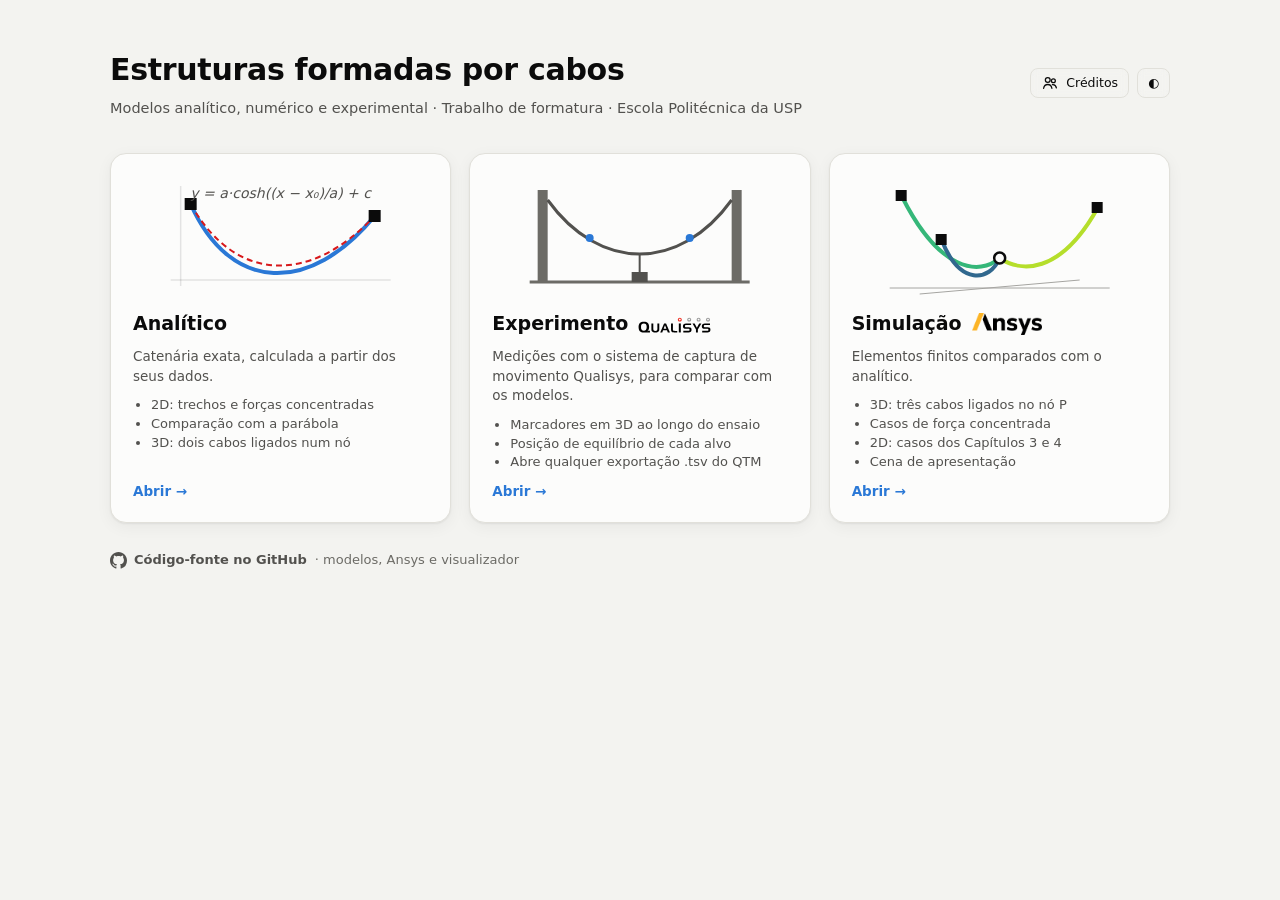
==== visualizador/index.html @ ea0e4fab "Experimento: visualizador dos dados do Qualisys (TSV do QTM) - experimento.html/.js: leitor do TSV e" ====
<!doctype html>
<html lang="pt-BR">
<head>
<meta charset="utf-8">
<meta name="viewport" content="width=device-width, initial-scale=1">
<title>Estruturas formadas por cabos — Visualizador</title>
<link rel="stylesheet" href="style.css">
</head>
<body>
<main class="inicio">
  <header class="top" style="padding:0;max-width:none">
    <div>
      <h1>Estruturas formadas por cabos</h1>
      <p class="sub">Modelos analítico, numérico e experimental · Trabalho de formatura · Escola Politécnica da USP</p>
    </div>
    <div class="hdr-btns">
      <button id="btnCreditos" class="ghost creditos-btn" type="button" aria-haspopup="dialog" aria-controls="dlgCreditos" title="Créditos">
        <svg viewBox="0 0 24 24" aria-hidden="true"><circle cx="9" cy="8" r="3.2"/><path d="M3.5 19c.6-3.2 2.8-5 5.5-5s4.9 1.8 5.5 5"/><circle cx="16.5" cy="9" r="2.6"/><path d="M15.2 14.1c2.6-.3 4.7 1.2 5.3 4.4"/></svg>
        <span>Créditos</span>
      </button>
      <button id="btnTema" class="ghost" type="button" title="Alternar tema claro/escuro" aria-label="Alternar tema claro/escuro">◐</button>
    </div>
  </header>

  <div class="opcoes">
    <a class="opcao" href="analitico.html">
      <svg viewBox="0 0 240 120" aria-hidden="true">
        <line x1="10" y1="104" x2="230" y2="104" stroke="var(--grid)" stroke-width="1.5"/>
        <line x1="20" y1="10" x2="20" y2="110" stroke="var(--grid)" stroke-width="1.5"/>
        <path d="M30 28 C 70 118, 150 118, 214 40" fill="none" stroke="var(--accent)" stroke-width="4" stroke-linecap="round"/>
        <path d="M30 28 C 75 108, 150 108, 214 40" fill="none" stroke="#d7191c" stroke-width="2" stroke-dasharray="6 4"/>
        <rect x="24" y="22" width="12" height="12" fill="var(--ink)"/><rect x="208" y="34" width="12" height="12" fill="var(--ink)"/>
        <text x="120" y="22" text-anchor="middle" font-size="14" fill="var(--ink-2)" font-style="italic">y = a·cosh((x − x₀)/a) + c</text>
      </svg>
      <h2>Analítico</h2>
      <p>Catenária exata, calculada a partir dos seus dados.</p>
      <ul>
        <li>2D: trechos e forças concentradas</li>
        <li>Comparação com a parábola</li>
        <li>3D: dois cabos ligados num nó</li>
      </ul>
      <span class="ir">Abrir →</span>
    </a>

    <a class="opcao" href="experimento.html">
      <svg viewBox="0 0 240 120" aria-hidden="true">
        <rect x="18" y="14" width="10" height="92" fill="var(--muted)"/><rect x="212" y="14" width="10" height="92" fill="var(--muted)"/>
        <line x1="10" y1="106" x2="230" y2="106" stroke="var(--muted)" stroke-width="3"/>
        <path d="M28 24 C 80 96, 160 96, 212 24" fill="none" stroke="var(--ink-2)" stroke-width="3"/>
        <line x1="120" y1="78" x2="120" y2="98" stroke="var(--ink-2)" stroke-width="2"/>
        <rect x="112" y="96" width="16" height="10" fill="var(--ink-2)"/>
        <circle cx="70" cy="62" r="4" fill="var(--accent)"/><circle cx="170" cy="62" r="4" fill="var(--accent)"/>
      </svg>
      <h2 class="titulo-logo">Experimento <img class="logo-claro logo-qualisys" src="img/qualisys_logo.svg" alt="Qualisys"><img class="logo-escuro logo-qualisys" src="img/qualisys_logo_escuro.svg" alt="Qualisys"></h2>
      <p>Medições com o sistema de captura de movimento Qualisys, para comparar com os modelos.</p>
      <ul>
        <li>Marcadores em 3D ao longo do ensaio</li>
        <li>Posição de equilíbrio de cada alvo</li>
        <li>Abre qualquer exportação .tsv do QTM</li>
      </ul>
      <span class="ir">Abrir →</span>
    </a>

    <a class="opcao" href="ansys.html">
      <svg viewBox="0 0 240 120" aria-hidden="true">
        <path d="M22 20 C 60 96, 100 100, 120 82" fill="none" stroke="#35b779" stroke-width="4" stroke-linecap="round"/>
        <path d="M218 32 C 180 100, 140 96, 120 82" fill="none" stroke="#b5de2b" stroke-width="4" stroke-linecap="round"/>
        <path d="M120 82 C 110 106, 80 110, 62 64" fill="none" stroke="#31688e" stroke-width="4" stroke-linecap="round"/>
        <rect x="16" y="14" width="11" height="11" fill="var(--ink)"/><rect x="212" y="26" width="11" height="11" fill="var(--ink)"/><rect x="56" y="58" width="11" height="11" fill="var(--ink)"/>
        <circle cx="120" cy="82" r="5.5" fill="var(--surface)" stroke="var(--ink)" stroke-width="2.5"/>
        <g stroke="var(--muted)" stroke-width="1" opacity=".6"><line x1="10" y1="112" x2="230" y2="112"/><line x1="40" y1="118" x2="200" y2="104"/></g>
      </svg>
      <h2 class="titulo-logo">Simulação <img class="logo-claro" src="img/ansys_logo.png" alt="Ansys"><img class="logo-escuro" src="img/ansys_logo_escuro.png" alt="Ansys"></h2>
      <p>Elementos finitos comparados com o analítico.</p>
      <ul>
        <li>3D: três cabos ligados no nó P</li>
        <li>Casos de força concentrada</li>
        <li>2D: casos dos Capítulos 3 e 4</li>
        <li>Cena de apresentação</li>
      </ul>
      <span class="ir">Abrir →</span>
    </a>
  </div>

  <p class="rodape-inicio">
    <a href="https://github.com/HenriqueRuher/tcc-estruturas-cabos" target="_blank" rel="noopener noreferrer">
      <svg viewBox="0 0 16 16" aria-hidden="true"><path d="M8 0C3.58 0 0 3.58 0 8c0 3.54 2.29 6.53 5.47 7.59.4.07.55-.17.55-.38 0-.19-.01-.82-.01-1.49-2.01.37-2.53-.49-2.69-.94-.09-.23-.48-.94-.82-1.13-.28-.15-.68-.52-.01-.53.63-.01 1.08.58 1.23.82.72 1.21 1.87.87 2.33.66.07-.52.28-.87.51-1.07-1.78-.2-3.64-.89-3.64-3.95 0-.87.31-1.59.82-2.15-.08-.2-.36-1.02.08-2.12 0 0 .67-.21 2.2.82.64-.18 1.32-.27 2-.27.68 0 1.36.09 2 .27 1.53-1.04 2.2-.82 2.2-.82.44 1.1.16 1.92.08 2.12.51.56.82 1.27.82 2.15 0 3.07-1.87 3.75-3.65 3.95.29.25.54.73.54 1.48 0 1.07-.01 1.93-.01 2.2 0 .21.15.46.55.38A8.013 8.013 0 0016 8c0-4.42-3.58-8-8-8z"/></svg>
      Código-fonte no GitHub
    </a>
    <span>· modelos, Ansys e visualizador</span>
  </p>
</main>

<dialog id="dlgCreditos" class="creditos" aria-labelledby="crTitulo" tabindex="-1" autofocus>
  <button type="button" class="cr-fechar" id="crFechar" aria-label="Fechar">×</button>
  <div class="cr-topo">
    <svg class="cr-marca" viewBox="0 0 64 40" aria-hidden="true">
      <rect x="2" y="4" width="6" height="6" rx="1"/><rect x="56" y="10" width="6" height="6" rx="1"/>
      <path d="M8 8 C 22 40, 42 40, 56 13" fill="none" stroke-width="3.5" stroke-linecap="round"/>
    </svg>
    <p class="cr-rotulo">Trabalho de Formatura · Engenharia Mecânica</p>
    <h2 id="crTitulo">Modelos Analíticos, Numéricos e Experimentais para Análise de Estruturas Formadas por Cabos</h2>
    <p class="cr-inst">Escola Politécnica da Universidade de São Paulo · 2026</p>
  </div>

  <h3>Autores</h3>
  <ul class="cr-pessoas">
    <li><a class="cr-link" href="https://br.linkedin.com/in/gustavo-armellini-234254362" target="_blank" rel="noopener noreferrer" title="Abrir o LinkedIn (nova aba)">
      <span class="cr-avatar" aria-hidden="true">GA</span>
      <div><b>Gustavo Armellini</b><small>Graduando em Engenharia Mecânica</small></div>
      <svg class="cr-ext" viewBox="0 0 20 20" aria-hidden="true"><path d="M11 3h6v6M17 3l-8 8M15 11v5a1 1 0 0 1-1 1H4a1 1 0 0 1-1-1V6a1 1 0 0 1 1-1h5"/></svg>
      <span class="sr-only">(LinkedIn, abre em nova aba)</span>
    </a></li>
    <li><a class="cr-link" href="https://www.linkedin.com/in/henrique-ruher" target="_blank" rel="noopener noreferrer" title="Abrir o LinkedIn (nova aba)">
      <span class="cr-avatar" aria-hidden="true">HV</span>
      <div><b>Henrique Ayrton Rüher Vicente</b><small>Graduando em Engenharia Mecânica</small></div>
      <svg class="cr-ext" viewBox="0 0 20 20" aria-hidden="true"><path d="M11 3h6v6M17 3l-8 8M15 11v5a1 1 0 0 1-1 1H4a1 1 0 0 1-1-1V6a1 1 0 0 1 1-1h5"/></svg>
      <span class="sr-only">(LinkedIn, abre em nova aba)</span>
    </a></li>
  </ul>

  <h3>Orientador</h3>
  <ul class="cr-pessoas">
    <li><a class="cr-link" href="https://app.poli.usp.br/lattes/docentes/5981713066334644" target="_blank" rel="noopener noreferrer" title="Abrir o perfil do professor (nova aba)">
      <span class="cr-avatar cr-prof" aria-hidden="true">RR</span>
      <div><b>Prof. Dr. Roberto Ramos Júnior</b><small>Depto. de Engenharia Mecânica · Poli-USP</small></div>
      <svg class="cr-ext" viewBox="0 0 20 20" aria-hidden="true"><path d="M11 3h6v6M17 3l-8 8M15 11v5a1 1 0 0 1-1 1H4a1 1 0 0 1-1-1V6a1 1 0 0 1 1-1h5"/></svg>
      <span class="sr-only">(abre em nova aba)</span>
    </a></li>
  </ul>

  <p class="cr-sobre">Este visualizador reúne as três frentes do trabalho: as soluções analíticas da catenária, a simulação em elementos finitos no Ansys e as medições experimentais com o sistema Qualisys.</p>
  <div class="cr-rodape"><button type="button" class="primary" id="crOk">Fechar</button></div>
</dialog>
<script>
(() => {
  try { const t = localStorage.getItem('cat3d-tema'); if (t) document.documentElement.dataset.theme = t; } catch (e) { /* sem storage */ }
  // créditos: <dialog> modal (Esc fecha; clique fora do cartão também fecha)
  const dlg = document.getElementById('dlgCreditos');
  const fechar = () => dlg.close();
  document.getElementById('btnCreditos').addEventListener('click', () => { dlg.showModal(); dlg.focus(); });
  document.getElementById('crFechar').addEventListener('click', fechar);
  document.getElementById('crOk').addEventListener('click', fechar);
  dlg.addEventListener('click', (e) => {
    const r = dlg.getBoundingClientRect();
    if (e.clientX < r.left || e.clientX > r.right || e.clientY < r.top || e.clientY > r.bottom) fechar();
  });
  document.getElementById('btnTema').addEventListener('click', () => {
    const atual = document.documentElement.dataset.theme || (matchMedia('(prefers-color-scheme: dark)').matches ? 'dark' : 'light');
    const novo = atual === 'dark' ? 'light' : 'dark';
    document.documentElement.dataset.theme = novo;
    try { localStorage.setItem('cat3d-tema', novo); } catch (e) { /* sem storage */ }
  });
})();
</script>
</body>
</html>
---- visualizador/style.css ----
:root {
  color-scheme: light;
  --bg: #f3f3f0;
  --surface: #fcfcfb;
  --surface-2: #f5f5f2;
  --ink: #0b0b0b;
  --ink-2: #52514e;
  --muted: #6c6b66;
  --line: #e1e0da;
  --grid: rgba(11, 11, 11, .10);
  --halo: rgba(11, 11, 11, .38);
  --accent: #2a78d6;
  --accent-ink: #ffffff;
  --c1: #2a78d6;   /* cabo A–P */
  --c2: #eb6834;   /* cabo B–P */
  --c3: #1baf7a;   /* cabo C–P */
  --warn-bg: #fff4dc;
  --warn-line: #eda100;
  --warn-ink: #5c3f00;
  --shadow: 0 1px 2px rgba(0, 0, 0, .06), 0 4px 16px rgba(0, 0, 0, .05);
}
@media (prefers-color-scheme: dark) {
  :root:where(:not([data-theme="light"])) {
    color-scheme: dark;
    --bg: #121211;
    --surface: #1a1a19;
    --surface-2: #222220;
    --ink: #ffffff;
    --ink-2: #c3c2b7;
    --muted: #9c9b91;
    --line: #2f2f2c;
    --grid: rgba(255, 255, 255, .10);
    --halo: rgba(255, 255, 255, .40);
    --accent: #3987e5;
    --c1: #3987e5; --c2: #d95926; --c3: #199e70;
    --warn-bg: #2b2413;
    --warn-line: #c98500;
    --warn-ink: #f0d9a3;
    --shadow: none;
  }
}
:root[data-theme="dark"] {
  color-scheme: dark;
  --bg: #121211;
  --surface: #1a1a19;
  --surface-2: #222220;
  --ink: #ffffff;
  --ink-2: #c3c2b7;
  --muted: #9c9b91;
  --line: #2f2f2c;
  --grid: rgba(255, 255, 255, .10);
  --halo: rgba(255, 255, 255, .40);
  --accent: #3987e5;
  --c1: #3987e5; --c2: #d95926; --c3: #199e70;
  --warn-bg: #2b2413;
  --warn-line: #c98500;
  --warn-ink: #f0d9a3;
  --shadow: none;
}

* { box-sizing: border-box; }
[hidden] { display: none !important; }
html, body { margin: 0; }
body {
  background: var(--bg);
  color: var(--ink);
  font: 14px/1.45 "Segoe UI", system-ui, -apple-system, Roboto, "Helvetica Neue", Arial, sans-serif;
  -webkit-font-smoothing: antialiased;
}
code { font: 12.5px/1 ui-monospace, "Cascadia Mono", Consolas, monospace; background: var(--surface-2); padding: 1px 5px; border-radius: 4px; }
small { color: var(--muted); font-weight: 400; }

/* ---------- topo ---------- */
.top {
  display: flex; align-items: center; justify-content: space-between; gap: 16px;
  padding: 14px 20px 6px;
  max-width: 1680px; margin: 0 auto;
}
h1 { margin: 0; font-size: 20px; letter-spacing: -.01em; font-weight: 650; }
.tag { font-size: 11px; font-weight: 600; color: var(--accent); background: color-mix(in srgb, var(--accent) 12%, transparent); padding: 2px 8px; border-radius: 99px; vertical-align: 3px; margin-left: 6px; }
.sub { margin: 2px 0 0; color: var(--ink-2); font-size: 13px; }
.hdr-btns { display: flex; align-items: center; gap: 8px; flex-shrink: 0; }

/* ---------- layout ---------- */
.layout {
  display: grid; gap: 16px;
  grid-template-columns: minmax(0, 1fr) 400px;
  padding: 10px 20px 20px;
  max-width: 1680px; margin: 0 auto;
  align-items: start;
}
.stage { display: flex; flex-direction: column; gap: 10px; position: sticky; top: 10px; }
.side { display: flex; flex-direction: column; gap: 12px; min-width: 0; }
/* modo "cena": esconde o painel lateral e deixa a visualização em tela cheia */
.layout.cena-cheia { grid-template-columns: minmax(0, 1fr); }
.layout.cena-cheia .side { display: none; }
/* cena de apresentação: sem legenda de tensão nem barra de tempo (a
   catenária já aparece na forma final, sem pintura por grandeza) */
.layout.cena-cheia .legend { display: none; }
.layout.cena-cheia .timeline { display: none; }

.card {
  background: var(--surface);
  border: 1px solid var(--line);
  border-radius: 12px;
  padding: 14px 16px;
  box-shadow: var(--shadow);
}
.card h2 { margin: 0 0 10px; font-size: 13px; font-weight: 650; color: var(--ink); letter-spacing: .01em; }
.card h2 small { margin-left: 6px; }
details.card > summary { cursor: pointer; font-weight: 650; font-size: 13px; list-style: none; }
details.card > summary::-webkit-details-marker { display: none; }
details.card > summary::before { content: "▸ "; color: var(--muted); }
details.card[open] > summary::before { content: "▾ "; }
details.card[open] > summary { margin-bottom: 10px; }

/* ---------- viewport ---------- */
.viewport {
  position: relative;
  height: clamp(440px, calc(100vh - 190px), 820px);
  background: var(--surface);
  border: 1px solid var(--line);
  border-radius: 12px;
  overflow: hidden;
  box-shadow: var(--shadow);
}
#cv { display: block; width: 100%; height: 100%; cursor: grab; touch-action: none; }
#cv.drag { cursor: grabbing; }

.toolbar { position: absolute; top: 10px; left: 10px; right: 10px; display: flex; flex-wrap: wrap; gap: 6px; pointer-events: none; }
.toolbar button { pointer-events: auto; }
.toolbar button:last-child { margin-left: auto; }
button {
  font: inherit; font-size: 12.5px; color: var(--ink);
  background: color-mix(in srgb, var(--surface) 88%, transparent);
  border: 1px solid var(--line);
  border-radius: 8px; padding: 5px 10px; cursor: pointer;
  backdrop-filter: blur(4px);
}
button:hover { border-color: var(--muted); }
button.on { background: var(--accent); color: var(--accent-ink); border-color: var(--accent); }
button.on small { color: inherit; opacity: .8; }
button:focus-visible, input:focus-visible, select:focus-visible { outline: 2px solid var(--accent); outline-offset: 2px; }
button.ghost { background: transparent; }
button.ico { width: 36px; height: 34px; padding: 0; font-size: 14px; }
button.primary { background: var(--accent); color: var(--accent-ink); border-color: var(--accent); }

.legend {
  position: absolute; left: 14px; bottom: 14px; width: min(320px, 60%);
  background: color-mix(in srgb, var(--surface) 90%, transparent);
  border: 1px solid var(--line); border-radius: 10px; padding: 8px 12px 20px;
  backdrop-filter: blur(4px);
}
.lg-title { font-size: 12.5px; color: var(--ink); margin-bottom: 6px; }
.lg-title span { color: var(--ink-2); }
.lg-bar { position: relative; height: 12px; border-radius: 3px; border: 1px solid var(--line); }
.lg-bar i { position: absolute; top: -6px; width: 0; height: 0; border-left: 4px solid transparent; border-right: 4px solid transparent; border-top: 6px solid var(--ink); transform: translateX(-4px); }
.lg-ticks { position: relative; height: 14px; margin-top: 3px; }
.lg-ticks span { position: absolute; transform: translateX(-50%); font-size: 11px; color: var(--ink-2); font-variant-numeric: tabular-nums; white-space: nowrap; }

.hint { position: absolute; right: 14px; bottom: 10px; font-size: 11.5px; color: var(--muted); pointer-events: none; }

.tip {
  position: absolute; z-index: 5; pointer-events: none;
  background: var(--surface); color: var(--ink);
  border: 1px solid var(--line); border-radius: 8px;
  padding: 7px 10px; font-size: 12px; line-height: 1.5;
  box-shadow: 0 4px 16px rgba(0, 0, 0, .18);
  white-space: nowrap;
}
.tip b { font-weight: 650; }
.tip .k { color: var(--ink-2); }
.tip .sw { display: inline-block; width: 9px; height: 9px; border-radius: 2px; margin-right: 6px; }

/* ---------- linha do tempo ---------- */
.timeline {
  display: flex; align-items: center; gap: 8px;
  background: var(--surface); border: 1px solid var(--line); border-radius: 12px;
  padding: 8px 12px; box-shadow: var(--shadow);
}
#slider { flex: 1; min-width: 80px; accent-color: var(--accent); }
.tl-info { display: flex; flex-direction: column; min-width: 190px; line-height: 1.25; font-variant-numeric: tabular-nums; }
.tl-info span { font-size: 12px; color: var(--ink-2); }
.speed { font-size: 12px; color: var(--ink-2); display: flex; align-items: center; gap: 4px; }

/* ---------- controles ---------- */
.radios { display: flex; flex-direction: column; gap: 4px; }
.radios button {
  display: flex; justify-content: space-between; align-items: baseline; gap: 10px;
  text-align: left; width: 100%; background: var(--surface-2);
}
.radios button.on { background: var(--accent); color: var(--accent-ink); border-color: var(--accent); }
.radios button span:last-child { color: var(--muted); font-size: 12px; }
.radios button.on span:last-child { color: inherit; opacity: .85; }
.icon-row { display: flex; flex-wrap: wrap; gap: 6px; margin: 4px 0 10px; }
.icon-row button {
  flex: 1 1 auto; min-width: 44px; background: var(--surface-2);
  font-size: 12.5px; font-variant-numeric: tabular-nums; padding: 7px 8px;
}
.icon-row button.on { background: var(--accent); color: var(--accent-ink); border-color: var(--accent); }
/* ---------- força concentrada ---------- */
.cabo-row button { display: flex; flex-direction: column; align-items: center; gap: 3px; padding: 7px 6px 6px; }
.cabo-row button svg { width: 46px; height: 26px; }
.cabo-row button small { font-size: 11px; opacity: .8; }
.rotulo-linha { display: flex; justify-content: space-between; align-items: baseline; font-size: 12px; color: var(--ink-2); margin-top: 6px; }
.rotulo-linha output { font-weight: 650; color: var(--ink); font-variant-numeric: tabular-nums; }
.regua { width: 100%; height: auto; display: block; margin: 2px 0 4px; user-select: none; }
.regua .cabo { fill: none; stroke: var(--ink-2); stroke-width: 2.5; stroke-linecap: round; }
.regua .ponto { fill: var(--surface-2); stroke: var(--ink-2); stroke-width: 1.5; cursor: pointer; }
.regua .ponto:hover { fill: var(--accent); }
.regua .ponto.on { fill: #e8590c; stroke: #e8590c; }
.regua .alvo { fill: transparent; cursor: pointer; }
.regua text { font-size: 11px; fill: var(--muted); font-family: inherit; }
.regua .ancora { fill: var(--ink); }
.regua .seta { stroke: #e8590c; stroke-width: 3; stroke-linecap: round; }
.regua .ponta { fill: #e8590c; }
.mag-linha { display: flex; align-items: center; gap: 8px; margin: 2px 0 10px; }
.mag-linha input { flex: 1; accent-color: #e8590c; }
.mag-linha .passo { width: 30px; height: 30px; padding: 0; font-size: 16px; line-height: 1; background: var(--surface-2); }
.note { margin: 8px 0 0; font-size: 12.5px; color: var(--ink-2); }
.note.warn { background: var(--warn-bg); color: var(--warn-ink); border-left: 3px solid var(--warn-line); padding: 7px 10px; border-radius: 6px; }
.row { display: flex; gap: 10px; margin-top: 10px; flex-wrap: wrap; }
.row label { display: flex; flex-direction: column; gap: 3px; font-size: 12px; color: var(--ink-2); flex: 1; min-width: 140px; }
select {
  font: inherit; font-size: 13px; color: var(--ink);
  background: var(--surface-2); border: 1px solid var(--line); border-radius: 8px; padding: 5px 8px;
}
.checks { display: flex; gap: 14px; flex-wrap: wrap; margin-top: 10px; font-size: 12.5px; color: var(--ink-2); }
.checks label { display: flex; align-items: center; gap: 5px; cursor: pointer; }
.checks input { accent-color: var(--accent); }

/* ---------- resultados ---------- */
.pgrid { display: grid; grid-template-columns: repeat(3, 1fr); gap: 8px; margin-bottom: 10px; }
.pgrid > div { background: var(--surface-2); border-radius: 8px; padding: 6px 10px; }
.pgrid .lbl { font-size: 11.5px; color: var(--muted); }
.pgrid .val { font-size: 15px; font-weight: 650; font-variant-numeric: tabular-nums; }
.pgrid .val small { font-size: 11.5px; }
.tablewrap { overflow-x: auto; }
.tablewrap.tall { max-height: 340px; overflow-y: auto; }
.tbl { width: 100%; border-collapse: collapse; font-size: 12.5px; font-variant-numeric: tabular-nums; }
.tbl th { text-align: right; font-weight: 600; color: var(--ink-2); font-size: 11.5px; padding: 4px 6px; border-bottom: 1px solid var(--line); white-space: nowrap; position: sticky; top: 0; background: var(--surface); }
.tbl td { text-align: right; padding: 4px 6px; border-bottom: 1px solid var(--line); white-space: nowrap; }
.tbl th:first-child, .tbl td:first-child { text-align: left; }
.tbl tr:last-child td { border-bottom: 0; }
.tbl .sw { display: inline-block; width: 10px; height: 10px; border-radius: 3px; margin-right: 6px; vertical-align: -1px; }
.tbl .dim { color: var(--muted); }
.tbl .delta { color: var(--ink-2); }

/* ---------- gráficos ---------- */
.legendrow { display: flex; gap: 14px; font-size: 12px; color: var(--ink-2); margin-bottom: 4px; }
.legendrow .sw { display: inline-block; width: 12px; height: 3px; border-radius: 2px; margin-right: 6px; vertical-align: 3px; }
.chart { position: relative; }
.chart svg { display: block; width: 100%; height: auto; overflow: visible; }
.chart text { fill: var(--ink-2); font-size: 11px; font-family: inherit; }
.chart .ttl { fill: var(--muted); }
.chart .gridline { stroke: var(--grid); stroke-width: 1; }
.chart .axis { stroke: var(--muted); stroke-width: 1; }
.chart .mk { stroke: var(--ink); stroke-width: 1; stroke-dasharray: 3 3; opacity: .55; }

.foot { max-width: 1680px; margin: 0 auto; padding: 0 20px 24px; color: var(--muted); font-size: 12px; }

/* ---------- responsivo ---------- */
@media (max-width: 1080px) {
  .layout { grid-template-columns: minmax(0, 1fr); padding: 8px 16px 16px; }
  .stage { position: static; }
  .viewport { height: clamp(360px, 62vh, 620px); }
  .top { padding: 12px 16px 4px; }
  .foot { padding: 0 16px 20px; }
}
@media (max-width: 560px) {
  .tl-info { min-width: 0; }
  .speed { display: none; }
  .hint { display: none; }
  .legend { width: calc(100% - 28px); }
  .pgrid { grid-template-columns: 1fr; }
}

/* ---------- modelo analítico ---------- */
[hidden] { display: none !important; }
#painel2d, #painel3d { display: flex; flex-direction: column; gap: 12px; }
a.voltar { color: var(--muted); text-decoration: none; margin-right: 4px; font-weight: 400; }
a.voltar:hover { color: var(--accent); }
.abas { display: inline-flex; border: 1px solid var(--line); border-radius: 9px; overflow: hidden; }
.abas button { border: 0; border-radius: 0; background: var(--surface); }
.abas button + button { border-left: 1px solid var(--line); }
.abas button.on { background: var(--accent); color: var(--accent-ink); }
input[type=number] {
  font: inherit; font-size: 13px; color: var(--ink); width: 100%; min-width: 0;
  background: var(--surface-2); border: 1px solid var(--line); border-radius: 7px; padding: 5px 8px;
  font-variant-numeric: tabular-nums;
}
.grade2 { display: grid; grid-template-columns: 1fr 1fr; gap: 8px 10px; }
.grade2 label { display: flex; flex-direction: column; gap: 3px; font-size: 12px; color: var(--ink-2); }
.grade3 { display: grid; grid-template-columns: 22px 1fr 1fr 1fr; gap: 6px 8px; align-items: center; font-size: 12px; color: var(--ink-2); }
.grade3 b { font-weight: 600; text-align: center; }
.tbl.edit td { padding: 3px 4px; }
.tbl.edit td:first-child { color: var(--muted); width: 22px; }
.tbl.edit input { text-align: right; }
.tbl .rm { width: 26px; height: 26px; padding: 0; line-height: 1; font-size: 15px; color: var(--muted); background: transparent; }
.tbl .rm:hover { color: #d7191c; border-color: #d7191c; }
button.add { margin-top: 6px; font-size: 12.5px; background: var(--surface-2); }
#presets2d button, #presets3d button { line-height: 1.25; padding: 6px 8px; }
#presets2d button small, #presets3d button small { font-size: 11px; }
#presets2d button.on small, #presets3d button.on small { color: inherit; opacity: .85; }
canvas.grafico { display: block; width: 100%; height: 230px; }

/* ---------- página inicial ---------- */
.inicio { max-width: 1100px; margin: 0 auto; padding: 48px 20px 40px; }
.inicio h1 { font-size: 30px; }
.inicio .sub { font-size: 14.5px; margin-top: 6px; max-width: 760px; }
.opcoes { display: grid; grid-template-columns: repeat(3, minmax(0, 1fr)); gap: 18px; margin-top: 34px; }
.opcao {
  display: flex; flex-direction: column; gap: 10px; text-decoration: none; color: inherit;
  background: var(--surface); border: 1px solid var(--line); border-radius: 16px; padding: 22px 22px 20px;
  box-shadow: var(--shadow); transition: border-color .15s, transform .15s;
}
a.opcao:hover { border-color: var(--accent); transform: translateY(-2px); }
.opcao svg { width: 100%; height: 120px; }
.opcao h2 { margin: 4px 0 0; font-size: 19px; font-weight: 650; }
.opcao p { margin: 0; color: var(--ink-2); font-size: 13.5px; }
.opcao ul { margin: 0; padding-left: 18px; color: var(--ink-2); font-size: 13px; }
.opcao .ir { margin-top: auto; color: var(--accent); font-weight: 600; font-size: 13.5px; }
.opcao.breve { opacity: .6; }
.opcao.breve .ir { color: var(--muted); }
@media (max-width: 860px) { .opcoes { grid-template-columns: 1fr; } }

/* ---------- créditos (página inicial) ---------- */
.creditos-btn { display: inline-flex; align-items: center; gap: 7px; }
.creditos-btn svg { width: 18px; height: 18px; fill: none; stroke: currentColor; stroke-width: 1.7; stroke-linecap: round; }
dialog.creditos {
  width: min(560px, calc(100vw - 32px)); max-height: calc(100vh - 48px); overflow-y: auto;
  padding: 30px 32px 24px; border: 1px solid var(--line); border-radius: 18px;
  background: var(--surface); color: var(--ink); box-shadow: 0 24px 64px rgba(0, 0, 0, .28);
}
dialog.creditos[open] { animation: cr-entra .22s ease-out; }
dialog.creditos:focus { outline: none; }
dialog.creditos::backdrop { background: rgba(10, 10, 12, .45); backdrop-filter: blur(3px); animation: cr-fundo .22s ease-out; }
@keyframes cr-entra { from { opacity: 0; transform: translateY(10px) scale(.98); } }
@keyframes cr-fundo { from { opacity: 0; } }
@media (prefers-reduced-motion: reduce) { dialog.creditos[open], dialog.creditos::backdrop { animation: none; } }
.cr-fechar { position: absolute; top: 12px; right: 12px; width: 34px; height: 34px; padding: 0; font-size: 20px; line-height: 1; background: transparent; border-color: transparent; color: var(--muted); }
.cr-fechar:hover { color: var(--ink); border-color: var(--line); }
.cr-topo { text-align: center; padding-bottom: 18px; border-bottom: 1px solid var(--line); margin-bottom: 6px; }
.cr-marca { width: 64px; height: 40px; }
.cr-marca rect { fill: var(--ink); }
.cr-marca path { stroke: var(--accent); }
.cr-rotulo { margin: 8px 0 6px; font-size: 11.5px; font-weight: 600; letter-spacing: .08em; text-transform: uppercase; color: var(--accent); }
.creditos h2 { margin: 0; font-size: 19px; line-height: 1.3; font-weight: 650; text-wrap: balance; }
.cr-inst { margin: 8px 0 0; font-size: 13px; color: var(--ink-2); }
.creditos h3 { margin: 18px 0 8px; font-size: 11.5px; font-weight: 650; letter-spacing: .08em; text-transform: uppercase; color: var(--muted); }
.cr-pessoas { list-style: none; margin: 0; padding: 0; display: grid; gap: 8px; }
.cr-pessoas li { display: flex; align-items: center; gap: 12px; padding: 10px 12px; background: var(--surface-2); border-radius: 12px; }
.cr-pessoas b { display: block; font-size: 14.5px; font-weight: 620; }
.cr-pessoas small { display: block; font-size: 12.5px; margin-top: 1px; }
.cr-avatar {
  flex: 0 0 40px; width: 40px; height: 40px; border-radius: 50%; display: grid; place-items: center;
  font-size: 13.5px; font-weight: 700; letter-spacing: .02em;
  color: var(--accent); background: color-mix(in srgb, var(--accent) 14%, transparent);
}
.cr-avatar.cr-prof { color: #b45309; background: color-mix(in srgb, #e8590c 16%, transparent); }
.cr-sobre { margin: 18px 0 0; font-size: 13px; color: var(--ink-2); line-height: 1.55; }
.cr-rodape { display: flex; justify-content: flex-end; margin-top: 18px; }
.cr-rodape button { padding: 8px 18px; }

/* abas 2D/3D só com ícone; o nome aparece numa dica ao passar o mouse */
.abas { overflow: visible; }
/* o cabeçalho fica acima dos cards (que têm position: relative), senão a dica some atrás deles */
.top { position: relative; z-index: 30; }
.abas button { position: relative; width: 46px; height: 36px; padding: 0; display: grid; place-items: center; }
.abas button:first-child { border-radius: 8px 0 0 8px; }
.abas button:last-child { border-radius: 0 8px 8px 0; }
.abas svg { width: 28px; height: 21px; fill: none; stroke: currentColor; stroke-width: 1.8; stroke-linecap: round; stroke-linejoin: round; }
.abas svg rect, .abas svg .no { fill: currentColor; stroke: none; }
.abas svg .eixo { stroke-width: 1.1; opacity: .55; }
.abas button[data-dica]::after {
  content: attr(data-dica); position: absolute; top: calc(100% + 8px); left: 50%; transform: translate(-50%, -3px);
  white-space: nowrap; font-size: 12px; font-weight: 500; color: var(--ink); background: var(--surface);
  border: 1px solid var(--line); border-radius: 7px; padding: 4px 9px; box-shadow: 0 4px 14px rgba(0, 0, 0, .14);
  opacity: 0; pointer-events: none; transition: opacity .12s, transform .12s; z-index: 5;
}
.abas button:hover::after, .abas button:focus-visible::after { opacity: 1; transform: translate(-50%, 0); }

/* ---------- notas dos cards: ícone "i" + balão ---------- */
.card { position: relative; }
.card h2.com-info { display: flex; align-items: center; gap: 6px; }
.card h2.com-info small { margin-left: 2px; }
.info-btn {
  margin-left: auto; flex: 0 0 auto; width: 26px; height: 26px; padding: 0; display: grid; place-items: center;
  border-radius: 50%; border-color: transparent; background: transparent; color: var(--muted);
}
.info-btn:hover, .info-btn.on { color: var(--accent); border-color: color-mix(in srgb, var(--accent) 40%, transparent); background: color-mix(in srgb, var(--accent) 10%, transparent); }
.info-btn svg { width: 17px; height: 17px; fill: none; stroke: currentColor; stroke-width: 1.6; stroke-linecap: round; }
.info-btn svg .p { fill: currentColor; stroke: none; }
.info-pop {
  position: absolute; z-index: 20; top: 44px; left: 12px; right: 12px;
  background: var(--surface); border: 1px solid var(--line); border-radius: 10px;
  padding: 10px 12px; box-shadow: 0 10px 28px rgba(0, 0, 0, .22);
  animation: info-entra .14s ease-out;
}
.info-pop::before {
  content: ""; position: absolute; top: -6px; right: 14px; width: 10px; height: 10px;
  background: var(--surface); border-left: 1px solid var(--line); border-top: 1px solid var(--line); transform: rotate(45deg);
}
.info-pop .note { margin: 0; }
.info-pop .note + .note { margin-top: 8px; }
@keyframes info-entra { from { opacity: 0; transform: translateY(-4px); } }
@media (prefers-reduced-motion: reduce) { .info-pop { animation: none; } }

/* orientador: cartão clicável (perfil externo, nova aba) */
.cr-pessoas li:has(> .cr-link) { padding: 0; }
.cr-link { display: flex; align-items: center; gap: 12px; width: 100%; padding: 10px 12px; border-radius: 12px; color: inherit; text-decoration: none; border: 1px solid transparent; transition: border-color .15s, background .15s; }
.cr-link:hover { border-color: var(--accent); background: color-mix(in srgb, var(--accent) 6%, transparent); }
.cr-link:hover b { color: var(--accent); }
.cr-link:focus-visible { outline: 2px solid var(--accent); outline-offset: 2px; }
.cr-ext { width: 17px; height: 17px; margin-left: auto; flex: 0 0 auto; fill: none; stroke: var(--muted); stroke-width: 1.7; stroke-linecap: round; stroke-linejoin: round; }
.cr-link:hover .cr-ext { stroke: var(--accent); }
.sr-only { position: absolute; width: 1px; height: 1px; overflow: hidden; clip: rect(0 0 0 0); white-space: nowrap; }
details.card > summary.com-info { display: flex; align-items: center; gap: 6px; }
details.card > summary.com-info::before { flex: 0 0 auto; }
summary > .info-pop { top: 46px; font-weight: 400; cursor: default; }

/* rodapé da página inicial: link do repositório */
.rodape-inicio { margin: 28px 0 0; display: flex; flex-wrap: wrap; align-items: center; gap: 8px; font-size: 13px; color: var(--muted); }
.rodape-inicio a { display: inline-flex; align-items: center; gap: 7px; color: var(--ink-2); text-decoration: none; font-weight: 600; }
.rodape-inicio a:hover { color: var(--accent); }
.rodape-inicio svg { width: 17px; height: 17px; fill: currentColor; }

/* ---------- aba 2D da simulação (ansys2d.html) ---------- */
#casos { display: grid; grid-template-columns: repeat(4, minmax(0, 1fr)); }
#casos button { line-height: 1.25; padding: 6px 6px; }
#casos button small { font-size: 11px; }
#casos button.on small { color: inherit; opacity: .85; }
@media (max-width: 520px) { #casos { grid-template-columns: repeat(3, minmax(0, 1fr)); } }
.tbl.clicavel tbody tr { cursor: pointer; }
.tbl.clicavel tbody tr:hover td { background: var(--surface-2); }
.tbl.clicavel tbody tr.on td { background: color-mix(in srgb, var(--accent) 12%, transparent); font-weight: 600; }
/* resultados em texto que ficam visíveis no card (fora do ícone "i") */
.res { margin: 8px 0 0; font-size: 12.5px; color: var(--ink-2); }
.res:empty { display: none; }
/* logo do Ansys no card da página inicial (versão clara/escura conforme o tema) */
.titulo-logo { display: flex; align-items: center; gap: 10px; }
.titulo-logo img { height: 22px; width: auto; transform: translateY(1px); }
.logo-escuro { display: none; }
@media (prefers-color-scheme: dark) {
  :root:not([data-theme="light"]) .logo-claro { display: none; }
  :root:not([data-theme="light"]) .logo-escuro { display: inline; }
}
:root[data-theme="dark"] .logo-claro { display: none; }
:root[data-theme="dark"] .logo-escuro { display: inline; }
.titulo-logo img.logo-qualisys { height: 16px; transform: translateY(2px); }

/* ---------- experimento (experimento.html) ---------- */
.stage.exp { position: static; }
.stage.exp .viewport { height: clamp(380px, calc(100vh - 260px), 720px); }
.ghost-file {
  display: inline-flex; align-items: center; font-size: 12.5px; color: var(--ink); cursor: pointer;
  border: 1px solid var(--line); border-radius: 8px; padding: 5px 10px;
}
.ghost-file:hover { border-color: var(--muted); }
.ghost-file:focus-within { outline: 2px solid var(--accent); outline-offset: 2px; }
.exag-tag {
  position: absolute; left: 14px; top: 52px; font-size: 12px; font-weight: 600; color: var(--accent);
  background: color-mix(in srgb, var(--accent) 12%, var(--surface)); padding: 3px 9px; border-radius: 99px; pointer-events: none;
}
.soltar {
  position: absolute; inset: 10px; z-index: 6; display: grid; place-items: center; pointer-events: none;
  border: 2px dashed var(--accent); border-radius: 10px; font-weight: 600; color: var(--accent);
  background: color-mix(in srgb, var(--accent) 8%, var(--surface));
}
.gr-wrap { position: relative; }
canvas.grafico-exp { display: block; width: 100%; height: 330px; cursor: crosshair; }
.tbl.edit-nomes td { padding: 3px 6px; }
.tbl.edit-nomes input[type=text] {
  font: inherit; font-size: 12.5px; color: var(--ink); width: 92px;
  background: transparent; border: 1px solid transparent; border-radius: 6px; padding: 3px 6px;
}
.tbl.edit-nomes input[type=text]:hover { border-color: var(--line); }
.tbl.edit-nomes input[type=text]:focus { border-color: var(--accent); background: var(--surface); outline: none; }
.tbl.clicavel tbody tr.on input[type=text] { font-weight: 600; }
.lig-linha { display: flex; align-items: center; gap: 6px; }
.lig-linha select { flex: 1; min-width: 0; }
.lig-linha .add { margin-top: 0; }
.lig-lista { list-style: none; margin: 10px 0 0; padding: 0; display: grid; gap: 4px; font-size: 12.5px; }
.lig-lista li { display: flex; align-items: center; gap: 8px; padding: 3px 4px 3px 10px; background: var(--surface-2); border-radius: 8px; }
.lig-lista li span { flex: 1; }
.lig-lista li small { font-variant-numeric: tabular-nums; }
.lig-lista li.vazio { color: var(--muted); background: transparent; padding-left: 0; }
.lig-lista .rm { width: 26px; height: 26px; padding: 0; line-height: 1; font-size: 15px; color: var(--muted); background: transparent; border-color: transparent; }
.lig-lista .rm:hover { color: #d7191c; border-color: #d7191c; }
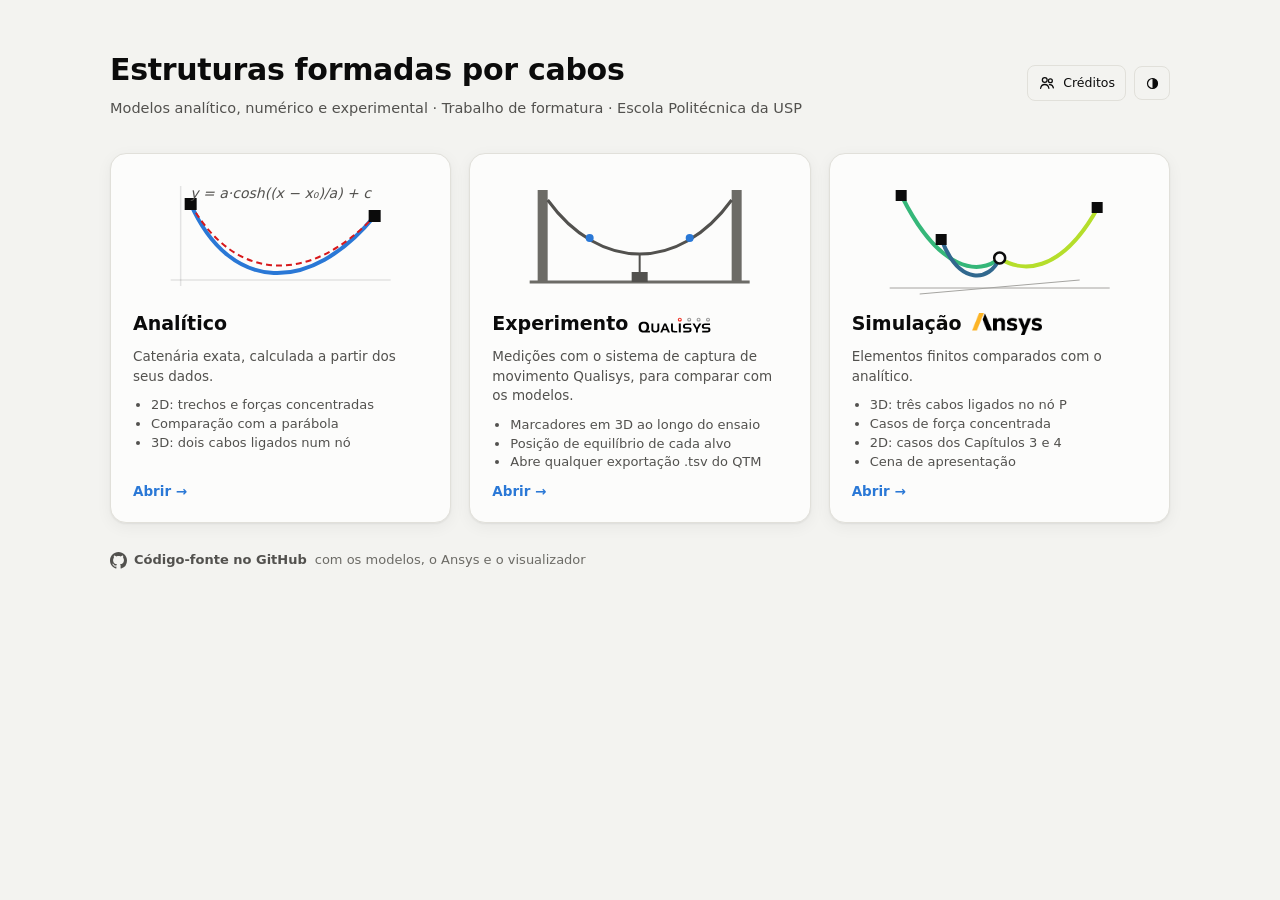
==== commit 6f7010c6: "Experimento das correntes: comparação real x analítico x Ansys, cena 3D corrigida e refino da interf" ====
--- a/visualizador/index.html
+++ b/visualizador/index.html
@@ -4,7 +4,8 @@
 <meta charset="utf-8">
 <meta name="viewport" content="width=device-width, initial-scale=1">
 <title>Estruturas formadas por cabos — Visualizador</title>
-<link rel="stylesheet" href="style.css">
+<link rel="icon" href="img/favicon.svg" type="image/svg+xml">
+<link rel="stylesheet" href="style.css?v=20261105f">
 </head>
 <body>
 <main class="inicio">
@@ -18,7 +19,7 @@
         <svg viewBox="0 0 24 24" aria-hidden="true"><circle cx="9" cy="8" r="3.2"/><path d="M3.5 19c.6-3.2 2.8-5 5.5-5s4.9 1.8 5.5 5"/><circle cx="16.5" cy="9" r="2.6"/><path d="M15.2 14.1c2.6-.3 4.7 1.2 5.3 4.4"/></svg>
         <span>Créditos</span>
       </button>
-      <button id="btnTema" class="ghost" type="button" title="Alternar tema claro/escuro" aria-label="Alternar tema claro/escuro">◐</button>
+      <button id="btnTema" class="ghost ico" type="button" title="Alternar tema claro/escuro" aria-label="Alternar tema claro/escuro"><svg class="bi" viewBox="0 0 24 24" aria-hidden="true"><circle cx="12" cy="12" r="8"/><path d="M12 4a8 8 0 0 1 0 16z" fill="currentColor" stroke="none"/></svg></button>
     </div>
   </header>
 
@@ -87,7 +88,7 @@
       <svg viewBox="0 0 16 16" aria-hidden="true"><path d="M8 0C3.58 0 0 3.58 0 8c0 3.54 2.29 6.53 5.47 7.59.4.07.55-.17.55-.38 0-.19-.01-.82-.01-1.49-2.01.37-2.53-.49-2.69-.94-.09-.23-.48-.94-.82-1.13-.28-.15-.68-.52-.01-.53.63-.01 1.08.58 1.23.82.72 1.21 1.87.87 2.33.66.07-.52.28-.87.51-1.07-1.78-.2-3.64-.89-3.64-3.95 0-.87.31-1.59.82-2.15-.08-.2-.36-1.02.08-2.12 0 0 .67-.21 2.2.82.64-.18 1.32-.27 2-.27.68 0 1.36.09 2 .27 1.53-1.04 2.2-.82 2.2-.82.44 1.1.16 1.92.08 2.12.51.56.82 1.27.82 2.15 0 3.07-1.87 3.75-3.65 3.95.29.25.54.73.54 1.48 0 1.07-.01 1.93-.01 2.2 0 .21.15.46.55.38A8.013 8.013 0 0016 8c0-4.42-3.58-8-8-8z"/></svg>
       Código-fonte no GitHub
     </a>
-    <span>· modelos, Ansys e visualizador</span>
+    <span>com os modelos, o Ansys e o visualizador</span>
   </p>
 </main>
 
@@ -98,9 +99,8 @@
       <rect x="2" y="4" width="6" height="6" rx="1"/><rect x="56" y="10" width="6" height="6" rx="1"/>
       <path d="M8 8 C 22 40, 42 40, 56 13" fill="none" stroke-width="3.5" stroke-linecap="round"/>
     </svg>
-    <p class="cr-rotulo">Trabalho de Formatura · Engenharia Mecânica</p>
     <h2 id="crTitulo">Modelos Analíticos, Numéricos e Experimentais para Análise de Estruturas Formadas por Cabos</h2>
-    <p class="cr-inst">Escola Politécnica da Universidade de São Paulo · 2026</p>
+    <p class="cr-inst">Trabalho de Formatura em Engenharia Mecânica<br>Escola Politécnica da Universidade de São Paulo · 2026</p>
   </div>
 
   <h3>Autores</h3>
--- a/visualizador/style.css
+++ b/visualizador/style.css
@@ -18,6 +18,7 @@
   --warn-line: #eda100;
   --warn-ink: #5c3f00;
   --shadow: 0 1px 2px rgba(0, 0, 0, .06), 0 4px 16px rgba(0, 0, 0, .05);
+  --ico-aviso: url("data:image/svg+xml,%3Csvg xmlns='http://www.w3.org/2000/svg' viewBox='0 0 24 24' fill='none' stroke='black' stroke-width='2' stroke-linecap='round' stroke-linejoin='round'%3E%3Cpath d='M12 4 2.8 19.5h18.4z'/%3E%3Cpath d='M12 10v4.2M12 17.2v.1'/%3E%3C/svg%3E");
 }
 @media (prefers-color-scheme: dark) {
   :root:where(:not([data-theme="light"])) {
@@ -67,6 +68,10 @@
   font: 14px/1.45 "Segoe UI", system-ui, -apple-system, Roboto, "Helvetica Neue", Arial, sans-serif;
   -webkit-font-smoothing: antialiased;
 }
+:root { accent-color: var(--accent); caret-color: var(--accent); scrollbar-color: color-mix(in srgb, var(--muted) 45%, transparent) transparent; }
+::selection { background: color-mix(in srgb, var(--accent) 26%, transparent); }
+a { text-underline-offset: 2px; }
+a:focus-visible, summary:focus-visible { outline: 2px solid var(--accent); outline-offset: 2px; border-radius: 4px; }
 code { font: 12.5px/1 ui-monospace, "Cascadia Mono", Consolas, monospace; background: var(--surface-2); padding: 1px 5px; border-radius: 4px; }
 small { color: var(--muted); font-weight: 400; }
 
@@ -76,10 +81,11 @@
   padding: 14px 20px 6px;
   max-width: 1680px; margin: 0 auto;
 }
-h1 { margin: 0; font-size: 20px; letter-spacing: -.01em; font-weight: 650; }
-.tag { font-size: 11px; font-weight: 600; color: var(--accent); background: color-mix(in srgb, var(--accent) 12%, transparent); padding: 2px 8px; border-radius: 99px; vertical-align: 3px; margin-left: 6px; }
+h1 { margin: 0; font-size: 20px; letter-spacing: -.01em; font-weight: 650; display: flex; align-items: center; flex-wrap: wrap; gap: 2px 8px; text-wrap: balance; }
+.tag { font-size: 11px; font-weight: 600; letter-spacing: 0; color: var(--accent); background: color-mix(in srgb, var(--accent) 12%, transparent); padding: 2px 8px; border-radius: 99px; white-space: nowrap; }
 .sub { margin: 2px 0 0; color: var(--ink-2); font-size: 13px; }
-.hdr-btns { display: flex; align-items: center; gap: 8px; flex-shrink: 0; }
+.hdr-btns { display: flex; align-items: center; flex-wrap: wrap; gap: 8px; flex-shrink: 0; }
+.hdr-btns > button, .hdr-btns > .ghost-file { height: 36px; }
 
 /* ---------- layout ---------- */
 .layout {
@@ -89,7 +95,7 @@
   max-width: 1680px; margin: 0 auto;
   align-items: start;
 }
-.stage { display: flex; flex-direction: column; gap: 10px; position: sticky; top: 10px; }
+.stage { display: flex; flex-direction: column; gap: 10px; position: sticky; top: 10px; min-width: 0; }
 .side { display: flex; flex-direction: column; gap: 12px; min-width: 0; }
 /* modo "cena": esconde o painel lateral e deixa a visualização em tela cheia */
 .layout.cena-cheia { grid-template-columns: minmax(0, 1fr); }
@@ -106,12 +112,16 @@
   padding: 14px 16px;
   box-shadow: var(--shadow);
 }
-.card h2 { margin: 0 0 10px; font-size: 13px; font-weight: 650; color: var(--ink); letter-spacing: .01em; }
+.card h2 { margin: 0 0 10px; font-size: 13px; font-weight: 650; color: var(--ink); letter-spacing: .01em; text-wrap: balance; }
 .card h2 small { margin-left: 6px; }
 details.card > summary { cursor: pointer; font-weight: 650; font-size: 13px; list-style: none; }
 details.card > summary::-webkit-details-marker { display: none; }
-details.card > summary::before { content: "▸ "; color: var(--muted); }
-details.card[open] > summary::before { content: "▾ "; }
+details.card > summary::before {
+  content: ""; display: inline-block; width: 6px; height: 6px; margin: 0 9px 2px 2px;
+  border-right: 1.6px solid var(--muted); border-bottom: 1.6px solid var(--muted);
+  transform: rotate(-45deg); transition: transform .15s;
+}
+details.card[open] > summary::before { transform: rotate(45deg); margin-bottom: 3px; }
 details.card[open] > summary { margin-bottom: 10px; }
 
 /* ---------- viewport ---------- */
@@ -124,25 +134,35 @@
   overflow: hidden;
   box-shadow: var(--shadow);
 }
+@media (min-width: 1081px) and (min-height: 860px) {
+  .stage:not(.exp):has(> .card) .viewport { height: clamp(340px, calc(100vh - 400px), 760px); }
+}
 #cv { display: block; width: 100%; height: 100%; cursor: grab; touch-action: none; }
 #cv.drag { cursor: grabbing; }
+#cv3d { position: absolute; inset: 0; width: 100%; height: 100%; display: block; }
+#cv3d[hidden] { display: none; }
+#cv3d:not([hidden]) + #cv { position: relative; }
 
 .toolbar { position: absolute; top: 10px; left: 10px; right: 10px; display: flex; flex-wrap: wrap; gap: 6px; pointer-events: none; }
-.toolbar button { pointer-events: auto; }
+.toolbar button { pointer-events: auto; background: color-mix(in srgb, var(--surface) 88%, transparent); backdrop-filter: blur(4px); }
 .toolbar button:last-child { margin-left: auto; }
 button {
   font: inherit; font-size: 12.5px; color: var(--ink);
-  background: color-mix(in srgb, var(--surface) 88%, transparent);
+  background: var(--surface);
   border: 1px solid var(--line);
   border-radius: 8px; padding: 5px 10px; cursor: pointer;
-  backdrop-filter: blur(4px);
+  transition: border-color .15s, background-color .15s, color .15s;
 }
 button:hover { border-color: var(--muted); }
+button:active:not(:disabled) { filter: brightness(.93); }
+button:disabled { opacity: .5; cursor: default; }
+button:disabled:hover { border-color: var(--line); }
 button.on { background: var(--accent); color: var(--accent-ink); border-color: var(--accent); }
 button.on small { color: inherit; opacity: .8; }
 button:focus-visible, input:focus-visible, select:focus-visible { outline: 2px solid var(--accent); outline-offset: 2px; }
 button.ghost { background: transparent; }
-button.ico { width: 36px; height: 34px; padding: 0; font-size: 14px; }
+button.ghost.on { background: var(--accent); }
+button.ico { width: 36px; height: 34px; padding: 0; font-size: 14px; display: inline-grid; place-items: center; flex: 0 0 auto; }
 button.primary { background: var(--accent); color: var(--accent-ink); border-color: var(--accent); }
 
 .legend {
@@ -159,6 +179,20 @@
 .lg-ticks span { position: absolute; transform: translateX(-50%); font-size: 11px; color: var(--ink-2); font-variant-numeric: tabular-nums; white-space: nowrap; }
 
 .hint { position: absolute; right: 14px; bottom: 10px; font-size: 11.5px; color: var(--muted); pointer-events: none; }
+/* sobre as fotos do laboratório 3D e sobre a cena com torres a dica ganha fundo próprio, senão não dá para ler */
+.viewport:has(#cv3d:not([hidden])) .hint, .layout.cena-cheia .hint {
+  right: 10px; max-width: calc(100% - 20px); color: var(--ink-2); padding: 3px 8px; border-radius: 6px;
+  background: color-mix(in srgb, var(--surface) 84%, transparent); backdrop-filter: blur(4px);
+}
+/* gráficos 2D: a legenda de cores vira uma faixa sob o gráfico, em vez de ficar por cima da curva */
+.viewport.legenda-faixa { display: flex; flex-direction: column; }
+.viewport.legenda-faixa #cv { flex: 1 1 0; height: auto; min-height: 0; }
+.viewport.legenda-faixa .legend {
+  position: static; width: auto; margin: 0; padding: 7px 14px 6px; border: 0; border-top: 1px solid var(--line); border-radius: 0;
+  background: none; backdrop-filter: none; display: grid; grid-template-columns: max-content minmax(0, 300px); justify-content: start; column-gap: 14px; align-items: center;
+}
+.viewport.legenda-faixa .lg-title { grid-row: 1 / 3; margin: 0; }
+.viewport.legenda-faixa .hint { bottom: 55px; }
 
 .tip {
   position: absolute; z-index: 5; pointer-events: none;
@@ -218,7 +252,12 @@
 .mag-linha input { flex: 1; accent-color: #e8590c; }
 .mag-linha .passo { width: 30px; height: 30px; padding: 0; font-size: 16px; line-height: 1; background: var(--surface-2); }
 .note { margin: 8px 0 0; font-size: 12.5px; color: var(--ink-2); }
-.note.warn { background: var(--warn-bg); color: var(--warn-ink); border-left: 3px solid var(--warn-line); padding: 7px 10px; border-radius: 6px; }
+.stage .note { max-width: 84ch; }
+.note.warn { position: relative; background: var(--warn-bg); color: var(--warn-ink); border: 1px solid color-mix(in srgb, var(--warn-line) 50%, transparent); padding: 7px 10px 7px 34px; border-radius: 8px; }
+.note.warn::before {
+  content: ""; position: absolute; left: 10px; top: 8px; width: 16px; height: 16px; background: var(--warn-line);
+  -webkit-mask: var(--ico-aviso) center / contain no-repeat; mask: var(--ico-aviso) center / contain no-repeat;
+}
 .row { display: flex; gap: 10px; margin-top: 10px; flex-wrap: wrap; }
 .row label { display: flex; flex-direction: column; gap: 3px; font-size: 12px; color: var(--ink-2); flex: 1; min-width: 140px; }
 select {
@@ -227,15 +266,17 @@
 }
 .checks { display: flex; gap: 14px; flex-wrap: wrap; margin-top: 10px; font-size: 12.5px; color: var(--ink-2); }
 .checks label { display: flex; align-items: center; gap: 5px; cursor: pointer; }
+.side .checks { display: grid; grid-template-columns: repeat(2, auto); justify-content: start; gap: 8px 20px; }
 .checks input { accent-color: var(--accent); }
 
 /* ---------- resultados ---------- */
 .pgrid { display: grid; grid-template-columns: repeat(3, 1fr); gap: 8px; margin-bottom: 10px; }
-.pgrid > div { background: var(--surface-2); border-radius: 8px; padding: 6px 10px; }
+.pgrid > div { background: var(--surface-2); border-radius: 8px; padding: 6px 10px; min-width: 0; }
+.pgrid > div:only-child { grid-column: 1 / -1; }
 .pgrid .lbl { font-size: 11.5px; color: var(--muted); }
 .pgrid .val { font-size: 15px; font-weight: 650; font-variant-numeric: tabular-nums; }
 .pgrid .val small { font-size: 11.5px; }
-.tablewrap { overflow-x: auto; }
+.tablewrap { overflow-x: auto; scrollbar-width: thin; }
 .tablewrap.tall { max-height: 340px; overflow-y: auto; }
 .tbl { width: 100%; border-collapse: collapse; font-size: 12.5px; font-variant-numeric: tabular-nums; }
 .tbl th { text-align: right; font-weight: 600; color: var(--ink-2); font-size: 11.5px; padding: 4px 6px; border-bottom: 1px solid var(--line); white-space: nowrap; position: sticky; top: 0; background: var(--surface); }
@@ -267,19 +308,36 @@
   .top { padding: 12px 16px 4px; }
   .foot { padding: 0 16px 20px; }
 }
+@media (max-width: 720px) {
+  /* título e subtítulo na largura toda; botões na linha de baixo */
+  .top { flex-wrap: wrap; gap: 10px; }
+  .top > div:first-child { flex: 1 1 100%; }
+}
 @media (max-width: 560px) {
   .tl-info { min-width: 0; }
   .speed { display: none; }
   .hint { display: none; }
-  .legend { width: calc(100% - 28px); }
-  .pgrid { grid-template-columns: 1fr; }
+  /* a legenda de cores sai de cima do gráfico e passa para baixo dele */
+  .viewport:has(> .legend) { height: auto; display: flex; flex-direction: column; }
+  .viewport:has(> .legend) #cv { height: clamp(320px, 58vh, 520px); flex: none; }
+  .legend { position: static; width: auto; margin: 0 10px 10px; }
+  .viewport.legenda-faixa #cv { flex: none; }
+  .viewport.legenda-faixa .legend { grid-template-columns: minmax(0, 1fr); padding-bottom: 8px; }
+  .viewport.legenda-faixa .lg-title { grid-row: auto; margin-bottom: 6px; }
+  .toolbar .so-largo { display: none; }
+}
+@media (pointer: coarse) {
+  .toolbar button, .timeline .ico, .radios button, .icon-row button, select, button.add, .hdr-btns > button, .hdr-btns > .ghost-file, .abas button { min-height: 40px; }
+  .info-btn, .tbl .rm, .lig-lista .rm { position: relative; }
+  .info-btn::after, .tbl .rm::after, .lig-lista .rm::after { content: ""; position: absolute; inset: -8px; }
 }
 
 /* ---------- modelo analítico ---------- */
 [hidden] { display: none !important; }
 #painel2d, #painel3d { display: flex; flex-direction: column; gap: 12px; }
-a.voltar { color: var(--muted); text-decoration: none; margin-right: 4px; font-weight: 400; }
-a.voltar:hover { color: var(--accent); }
+a.voltar { display: inline-grid; place-items: center; width: 30px; height: 30px; margin-left: -6px; border-radius: 8px; color: var(--ink-2); text-decoration: none; transition: color .15s, background-color .15s; }
+a.voltar:hover { color: var(--accent); background: color-mix(in srgb, var(--accent) 10%, transparent); }
+a.voltar .bi { width: 18px; height: 18px; color: inherit; }
 .abas { display: inline-flex; border: 1px solid var(--line); border-radius: 9px; overflow: hidden; }
 .abas button { border: 0; border-radius: 0; background: var(--surface); }
 .abas button + button { border-left: 1px solid var(--line); }
@@ -344,9 +402,8 @@
 .cr-marca { width: 64px; height: 40px; }
 .cr-marca rect { fill: var(--ink); }
 .cr-marca path { stroke: var(--accent); }
-.cr-rotulo { margin: 8px 0 6px; font-size: 11.5px; font-weight: 600; letter-spacing: .08em; text-transform: uppercase; color: var(--accent); }
-.creditos h2 { margin: 0; font-size: 19px; line-height: 1.3; font-weight: 650; text-wrap: balance; }
-.cr-inst { margin: 8px 0 0; font-size: 13px; color: var(--ink-2); }
+.creditos h2 { margin: 10px 0 0; font-size: 19px; line-height: 1.3; font-weight: 650; text-wrap: balance; }
+.cr-inst { margin: 8px 0 0; font-size: 13px; line-height: 1.5; color: var(--ink-2); }
 .creditos h3 { margin: 18px 0 8px; font-size: 11.5px; font-weight: 650; letter-spacing: .08em; text-transform: uppercase; color: var(--muted); }
 .cr-pessoas { list-style: none; margin: 0; padding: 0; display: grid; gap: 8px; }
 .cr-pessoas li { display: flex; align-items: center; gap: 12px; padding: 10px 12px; background: var(--surface-2); border-radius: 12px; }
@@ -366,7 +423,7 @@
 .abas { overflow: visible; }
 /* o cabeçalho fica acima dos cards (que têm position: relative), senão a dica some atrás deles */
 .top { position: relative; z-index: 30; }
-.abas button { position: relative; width: 46px; height: 36px; padding: 0; display: grid; place-items: center; }
+.abas button { position: relative; width: 46px; height: 34px; padding: 0; display: grid; place-items: center; }
 .abas button:first-child { border-radius: 8px 0 0 8px; }
 .abas button:last-child { border-radius: 0 8px 8px 0; }
 .abas svg { width: 28px; height: 21px; fill: none; stroke: currentColor; stroke-width: 1.8; stroke-linecap: round; stroke-linejoin: round; }
@@ -420,7 +477,7 @@
 summary > .info-pop { top: 46px; font-weight: 400; cursor: default; }
 
 /* rodapé da página inicial: link do repositório */
-.rodape-inicio { margin: 28px 0 0; display: flex; flex-wrap: wrap; align-items: center; gap: 8px; font-size: 13px; color: var(--muted); }
+.rodape-inicio { margin: 28px 0 0; display: flex; flex-wrap: wrap; align-items: center; gap: 4px 8px; font-size: 13px; color: var(--muted); }
 .rodape-inicio a { display: inline-flex; align-items: center; gap: 7px; color: var(--ink-2); text-decoration: none; font-weight: 600; }
 .rodape-inicio a:hover { color: var(--accent); }
 .rodape-inicio svg { width: 17px; height: 17px; fill: currentColor; }
@@ -487,3 +544,213 @@
 .lig-lista li.vazio { color: var(--muted); background: transparent; padding-left: 0; }
 .lig-lista .rm { width: 26px; height: 26px; padding: 0; line-height: 1; font-size: 15px; color: var(--muted); background: transparent; border-color: transparent; }
 .lig-lista .rm:hover { color: #d7191c; border-color: #d7191c; }
+
+.row.importar { align-items: center; }
+.row.importar .add { margin-top: 0; }
+dialog.colar {
+  width: min(640px, calc(100vw - 32px)); padding: 22px 24px 18px; border: 1px solid var(--line); border-radius: 16px;
+  background: var(--surface); color: var(--ink); box-shadow: 0 24px 64px rgba(0, 0, 0, .28);
+}
+dialog.colar::backdrop { background: rgba(10, 10, 12, .45); backdrop-filter: blur(3px); }
+dialog.colar h2 { margin: 0 0 6px; font-size: 16px; font-weight: 650; }
+dialog.colar .ex { margin: 6px 0 0; padding: 6px 10px; background: var(--surface-2); border-radius: 8px; font: 12px/1.45 ui-monospace, "Cascadia Mono", Consolas, monospace; color: var(--ink-2); overflow-x: auto; tab-size: 10; }
+.colar-nome { display: flex; flex-direction: column; gap: 3px; margin-top: 12px; font-size: 12px; color: var(--ink-2); }
+.colar-nome input, dialog.colar textarea {
+  font: inherit; font-size: 13px; color: var(--ink); background: var(--surface-2);
+  border: 1px solid var(--line); border-radius: 8px; padding: 6px 8px;
+}
+dialog.colar textarea { display: block; width: 100%; height: 220px; margin-top: 10px; resize: vertical; font: 12.5px/1.4 ui-monospace, "Cascadia Mono", Consolas, monospace; white-space: pre; }
+dialog.colar .cr-rodape { gap: 8px; }
+
+/* visualizador da tabela */
+.guia { display: grid; grid-template-columns: 220px minmax(0, 1fr); gap: 8px 22px; align-items: start; margin-bottom: 12px; }
+.guia-lframe { width: 100%; height: auto; }
+.guia-lframe .braco { stroke: var(--ink-2); stroke-width: 7; stroke-linecap: round; fill: none; opacity: .55; }
+.guia-lframe .mk { fill: var(--surface); stroke: var(--ink); stroke-width: 2; }
+.guia-lframe .ex, .guia-lframe .ey, .guia-lframe .ez { stroke-width: 2.2; fill: none; }
+.guia-lframe .ex { stroke: #d7191c; } .guia-lframe .ex-p { fill: #d7191c; }
+.guia-lframe .ey { stroke: #1a9641; } .guia-lframe .ey-p { fill: #1a9641; }
+.guia-lframe .ez { stroke: #2a78d6; } .guia-lframe .ez-p { fill: #2a78d6; }
+.guia-lframe text { font: 600 13px "Segoe UI", system-ui, sans-serif; fill: var(--ink); }
+.guia-lframe .t0 { font-weight: 400; font-size: 11px; fill: var(--muted); }
+.guia-eixos { margin: 0; display: grid; gap: 6px; font-size: 12.5px; color: var(--ink-2); }
+.guia-eixos > div { display: grid; grid-template-columns: 92px minmax(0, 1fr); gap: 10px; }
+.guia-eixos dt { font-weight: 650; color: var(--ink); }
+.guia-eixos dt.cx { color: #d7191c; } .guia-eixos dt.cy { color: #1a9641; } .guia-eixos dt.cz { color: #2a78d6; }
+.guia-eixos dd { margin: 0; }
+.guia-eixos a, .fontes a { color: var(--accent); }
+.sub-card { margin: 4px 0 12px; border: 1px solid var(--line); border-radius: 10px; padding: 8px 12px; }
+.sub-card > summary { cursor: pointer; font-weight: 600; font-size: 12.5px; }
+.sub-card[open] > summary { margin-bottom: 8px; }
+.tbl.cab td { white-space: normal; text-align: left; vertical-align: top; }
+.tbl.cab th { text-align: left; }
+.tbl.cab td:nth-child(2) { white-space: nowrap; font-variant-numeric: tabular-nums; }
+.tbl.cab caption { caption-side: bottom; text-align: left; font-size: 11.5px; color: var(--muted); padding-top: 6px; }
+.dados-ctl { display: flex; align-items: center; flex-wrap: wrap; gap: 8px; margin-bottom: 8px; font-size: 12.5px; color: var(--ink-2); font-variant-numeric: tabular-nums; }
+.dados-ctl .ico { width: 30px; height: 28px; padding: 0; }
+.dados-ctl .add { margin-top: 0; }
+.dados-ctl .seguir { display: flex; align-items: center; gap: 5px; margin-left: auto; cursor: pointer; }
+.dados-ctl .seguir input { accent-color: var(--accent); }
+.tablewrap.dados { max-height: 420px; overflow: auto; border: 1px solid var(--line); border-radius: 8px; }
+.tbl.dados { font-size: 12px; }
+.tbl.dados thead tr:first-child th { top: 0; }
+.tbl.dados thead tr:nth-child(2) th { top: 25px; }
+.tbl.dados th, .tbl.dados td { padding: 4px 8px; }
+.tbl.dados th.grp { text-align: center; border-left: 1px solid var(--line); color: var(--ink); }
+.tbl.dados th.grp.on { color: var(--accent); }
+.tbl.dados th.ax { text-align: right; }
+.tbl.dados th.ax.a0, .tbl.dados td.g0, .tbl.dados td.dim:nth-child(3n) { border-left: 1px solid var(--line); }
+.tbl.dados th.a0 { color: #d7191c; } .tbl.dados th.a1 { color: #1a9641; } .tbl.dados th.a2 { color: #2a78d6; }
+.tbl.dados td:first-child, .tbl.dados th:first-child { position: sticky; left: 0; background: var(--surface); z-index: 1; }
+.tbl.dados thead th:first-child { z-index: 2; }
+.fontes-tit { margin: 14px 0 6px; font-size: 11.5px; font-weight: 650; letter-spacing: .08em; text-transform: uppercase; color: var(--muted); }
+.fontes { margin: 0; padding-left: 22px; font-size: 12px; color: var(--ink-2); display: grid; gap: 4px; }
+.fontes li:target { background: color-mix(in srgb, var(--accent) 12%, transparent); border-radius: 4px; }
+@media (max-width: 720px) { .guia { grid-template-columns: 1fr; } .guia-lframe { max-width: 240px; } }
+
+/* ---------- botão "Ver código" e pop-up (codigo.js) ---------- */
+.ver-codigo { display: block; }
+.vc-btn {
+  display: flex; align-items: center; gap: 12px; width: 100%; text-align: left;
+  padding: 11px 14px; border-radius: 12px; background: var(--surface); box-shadow: var(--shadow);
+  border: 1px dashed color-mix(in srgb, var(--accent) 45%, var(--line));
+  transition: border-color .15s, background .15s, transform .15s;
+}
+.vc-btn:hover { border-style: solid; border-color: var(--accent); background: color-mix(in srgb, var(--accent) 6%, var(--surface)); transform: translateY(-1px); }
+.vc-ico { flex: 0 0 36px; height: 36px; border-radius: 10px; display: grid; place-items: center; color: var(--accent); background: color-mix(in srgb, var(--accent) 13%, transparent); }
+.vc-ico svg, .vc-seta svg, .cd-ico svg, .cd-btn svg { width: 19px; height: 19px; fill: none; stroke: currentColor; stroke-width: 1.9; stroke-linecap: round; stroke-linejoin: round; }
+.vc-txt { flex: 1; min-width: 0; display: flex; flex-direction: column; line-height: 1.3; }
+.vc-txt b { font-size: 13px; font-weight: 650; }
+.vc-txt small { font-size: 11.5px; overflow: hidden; text-overflow: ellipsis; white-space: nowrap; }
+.vc-selos { display: flex; gap: 4px; }
+.vc-seta { color: var(--muted); display: grid; }
+.vc-btn:hover .vc-seta { color: var(--accent); }
+.cd-selo { display: inline-grid; place-items: center; min-width: 26px; height: 18px; padding: 0 5px; border-radius: 5px; font: 700 10px/1 ui-monospace, "Cascadia Mono", Consolas, monospace; letter-spacing: .02em; color: #fff; }
+.cd-selo.l-python { background: #3572a5; }
+.cd-selo.l-apdl { background: #d9822b; }
+.cd-selo.l-javascript { background: #b8a200; color: #1b1b1b; }
+
+dialog.codigo-dlg {
+  width: min(980px, calc(100vw - 32px)); height: min(820px, calc(100vh - 48px)); padding: 0;
+  border: 1px solid var(--line); border-radius: 16px; background: var(--surface); color: var(--ink);
+  box-shadow: 0 24px 64px rgba(0, 0, 0, .32); overflow: hidden;
+}
+dialog.codigo-dlg[open] { display: flex; flex-direction: column; animation: cr-entra .2s ease-out; }
+dialog.codigo-dlg::backdrop { background: rgba(10, 10, 12, .5); backdrop-filter: blur(3px); }
+.cd-topo { display: flex; align-items: center; gap: 12px; padding: 14px 16px 12px; border-bottom: 1px solid var(--line); }
+.cd-ico { flex: 0 0 38px; height: 38px; border-radius: 10px; display: grid; place-items: center; color: var(--accent); background: color-mix(in srgb, var(--accent) 13%, transparent); }
+.cd-tit { flex: 1; min-width: 0; }
+.cd-tit h2 { margin: 0; font-size: 15.5px; font-weight: 650; }
+.cd-tit small { font: 11.5px ui-monospace, "Cascadia Mono", Consolas, monospace; }
+.cd-acoes { display: flex; gap: 6px; flex-wrap: wrap; justify-content: flex-end; }
+.cd-btn { display: inline-flex; align-items: center; gap: 6px; padding: 6px 11px; background: var(--surface-2); }
+.cd-btn svg .fino { stroke-width: 1.4; }
+.cd-btn[aria-pressed="true"] { color: var(--accent); border-color: color-mix(in srgb, var(--accent) 50%, var(--line)); }
+.cd-btn.primario { background: var(--accent); color: var(--accent-ink); border-color: var(--accent); }
+.cd-btn.feito { background: #1a9641; border-color: #1a9641; color: #fff; }
+.cd-btn.so-ico { padding: 6px; }
+.cd-abas { display: flex; gap: 4px; padding: 8px 12px 0; border-bottom: 1px solid var(--line); overflow-x: auto; }
+.cd-abas button { display: inline-flex; align-items: center; gap: 7px; white-space: nowrap; border: 1px solid transparent; border-bottom: 0; border-radius: 8px 8px 0 0; background: transparent; color: var(--ink-2); padding: 7px 11px; }
+.cd-abas button:hover { color: var(--ink); background: var(--surface-2); }
+.cd-abas button.on { color: var(--ink); background: var(--surface-2); border-color: var(--line); font-weight: 600; }
+.cd-corpo { flex: 1; overflow: auto; background: var(--surface-2); }
+.cd-pre { margin: 0; padding: 12px 16px 16px; font: 12.5px/1.6 ui-monospace, "Cascadia Mono", Consolas, monospace; tab-size: 4; color: var(--ink); counter-reset: ln; }
+.cd-pre .ln { display: block; min-width: max-content; white-space: pre; }
+.cd-pre.linhas .ln::before { counter-increment: ln; content: counter(ln); display: inline-block; width: 3.2em; margin-right: 1.2em; text-align: right; color: var(--muted); opacity: .6; user-select: none; }
+.cd-pre .ln:hover { background: color-mix(in srgb, var(--accent) 7%, transparent); }
+.tk-k { color: #a626a4; font-weight: 600; }
+.tk-s { color: #2f8a3a; }
+.tk-n { color: #b76b01; }
+.tk-f { color: #2a6fd6; }
+:root[data-theme="dark"] .tk-k { color: #d78cf0; } :root[data-theme="dark"] .tk-s { color: #8fd18a; }
+:root[data-theme="dark"] .tk-n { color: #f0b46a; } :root[data-theme="dark"] .tk-f { color: #79b0ff; }
+@media (prefers-color-scheme: dark) {
+  :root:not([data-theme="light"]) .tk-k { color: #d78cf0; } :root:not([data-theme="light"]) .tk-s { color: #8fd18a; }
+  :root:not([data-theme="light"]) .tk-n { color: #f0b46a; } :root:not([data-theme="light"]) .tk-f { color: #79b0ff; }
+}
+.cd-rodape { display: flex; align-items: center; justify-content: space-between; gap: 12px; flex-wrap: wrap; padding: 8px 16px; border-top: 1px solid var(--line); font-size: 12px; color: var(--ink-2); }
+.cd-rodape a { color: var(--accent); }
+.cd-dica { color: var(--muted); }
+@media (max-width: 640px) { .cd-btn span { display: none; } .cd-btn { padding: 6px; } }
+.cd-pre code { font: inherit; background: none; padding: 0; border-radius: 0; }
+
+.bi { width: 16px; height: 16px; fill: none; stroke: currentColor; stroke-width: 1.9; stroke-linecap: round; stroke-linejoin: round; flex: 0 0 auto; }
+.com-ico, .ghost-file { display: inline-flex; align-items: center; gap: 6px; }
+
+/* explicação curta que aparece ao passar o mouse (ou focar pelo teclado) */
+.dica { position: relative; }
+.dica::after {
+  content: attr(data-dica); position: absolute; left: 0; bottom: calc(100% + 8px); z-index: 10;
+  width: max-content; max-width: 320px; white-space: normal; font-size: 12px; line-height: 1.4; color: var(--ink);
+  background: var(--surface); border: 1px solid var(--line); border-radius: 8px; padding: 7px 10px;
+  box-shadow: 0 6px 18px rgba(0, 0, 0, .18); opacity: 0; transform: translateY(3px); pointer-events: none;
+  transition: opacity .12s, transform .12s;
+}
+.dica:hover::after, .dica:focus-within::after { opacity: 1; transform: translateY(0); }
+/* o balão nunca passa da borda: limitado à largura da tela e, na coluna da direita, ancorado à direita */
+.dica::after { max-width: min(320px, calc(100vw - 68px)); }
+.side .checks .dica:nth-child(even)::after { left: auto; right: 0; }
+
+/* botões de importar (Ensaio): compactos, mesmo visual dos botões .add */
+.row.importar { gap: 6px; margin-top: 8px; }
+.row.importar label.ghost-file, .row.importar .add {
+  flex: 0 0 auto; min-width: 0; flex-direction: row; gap: 6px; margin: 0;
+  height: 28px; padding: 0 10px; font-size: 12.5px; color: var(--ink);
+  background: var(--surface-2); border: 1px solid var(--line); border-radius: 8px;
+}
+.row.importar label.ghost-file:hover, .row.importar .add:hover { border-color: var(--muted); }
+.bi { width: 15px; height: 15px; color: var(--ink-2); }
+button:hover .bi, .ghost-file:hover .bi { color: var(--accent); }
+.primary .bi, button.primary:hover .bi, button.on .bi, button.on:hover .bi, button.ico .bi { color: inherit; }
+.bi.cheio { fill: currentColor; stroke-linejoin: round; stroke-width: 1.4; }
+/* reproduzir/pausar: os dois ícones ficam no botão e a classe .tocando escolhe qual aparece */
+#btnPlay .i-pausa, #btnPlay.tocando .i-play { display: none; }
+#btnPlay.tocando .i-pausa { display: block; }
+
+/* chave liga/desliga (substitui a caixa de seleção) */
+.chave { display: inline-flex; align-items: center; gap: 8px; cursor: pointer; user-select: none; color: var(--ink-2); font-size: 12.5px; }
+.chave input {
+  appearance: none; -webkit-appearance: none; margin: 0; flex: 0 0 auto; position: relative; cursor: pointer;
+  width: 30px; height: 17px; border-radius: 99px; background: var(--surface-2); border: 1px solid var(--line);
+  transition: background .15s, border-color .15s;
+}
+.chave input::before {
+  content: ""; position: absolute; top: 2px; left: 2px; width: 11px; height: 11px; border-radius: 50%;
+  background: var(--muted); transition: transform .15s, background .15s;
+}
+.chave input:checked { background: var(--accent); border-color: var(--accent); }
+.chave input:checked::before { transform: translateX(13px); background: var(--accent-ink); }
+.chave:hover input { border-color: var(--muted); }
+.chave:hover input:checked { border-color: var(--accent); }
+.chave input:focus-visible { outline: 2px solid var(--accent); outline-offset: 2px; }
+.chave:has(input:checked) { color: var(--ink); }
+@media (prefers-reduced-motion: reduce) { .chave input, .chave input::before { transition: none; } }
+
+/* intervalo da média (card Posição de equilíbrio) */
+.intervalo { margin-bottom: 10px; padding: 10px 12px; background: var(--surface-2); border-radius: 10px; }
+.int-linha { display: flex; align-items: center; flex-wrap: wrap; gap: 8px; font-size: 12.5px; color: var(--ink-2); }
+.int-rot { font-weight: 600; color: var(--ink); margin-right: auto; }
+.int-linha label { display: inline-flex; align-items: center; gap: 5px; }
+.int-linha input[type=number] { width: 74px; background: var(--surface); padding: 4px 7px; }
+.int-botoes { display: flex; flex-wrap: wrap; gap: 6px; margin-top: 8px; }
+.int-botoes .add { margin: 0; height: 28px; padding: 0 9px; background: var(--surface); }
+.int-botoes .add:disabled { opacity: .5; cursor: default; }
+.intervalo .res { margin-top: 8px; }
+
+/* todas as caixas de seleção viram chave liga/desliga (mesmo visual da .chave) */
+input[type="checkbox"] {
+  appearance: none; -webkit-appearance: none; margin: 0; flex: 0 0 auto; position: relative; cursor: pointer;
+  width: 30px; height: 17px; border-radius: 99px; background: var(--surface-2); border: 1px solid var(--line);
+  vertical-align: middle; transition: background .15s, border-color .15s;
+}
+input[type="checkbox"]::before {
+  content: ""; position: absolute; top: 2px; left: 2px; width: 11px; height: 11px; border-radius: 50%;
+  background: var(--muted); transition: transform .15s, background .15s;
+}
+input[type="checkbox"]:checked { background: var(--accent); border-color: var(--accent); }
+input[type="checkbox"]:checked::before { transform: translateX(13px); background: var(--accent-ink); }
+label:hover > input[type="checkbox"]:not(:checked) { border-color: var(--muted); }
+input[type="checkbox"]:focus-visible { outline: 2px solid var(--accent); outline-offset: 2px; }
+input[type="checkbox"]:disabled { opacity: .45; cursor: default; }
+.checks label, .seguir { gap: 7px; }
+@media (prefers-reduced-motion: reduce) { input[type="checkbox"], input[type="checkbox"]::before { transition: none; } }
